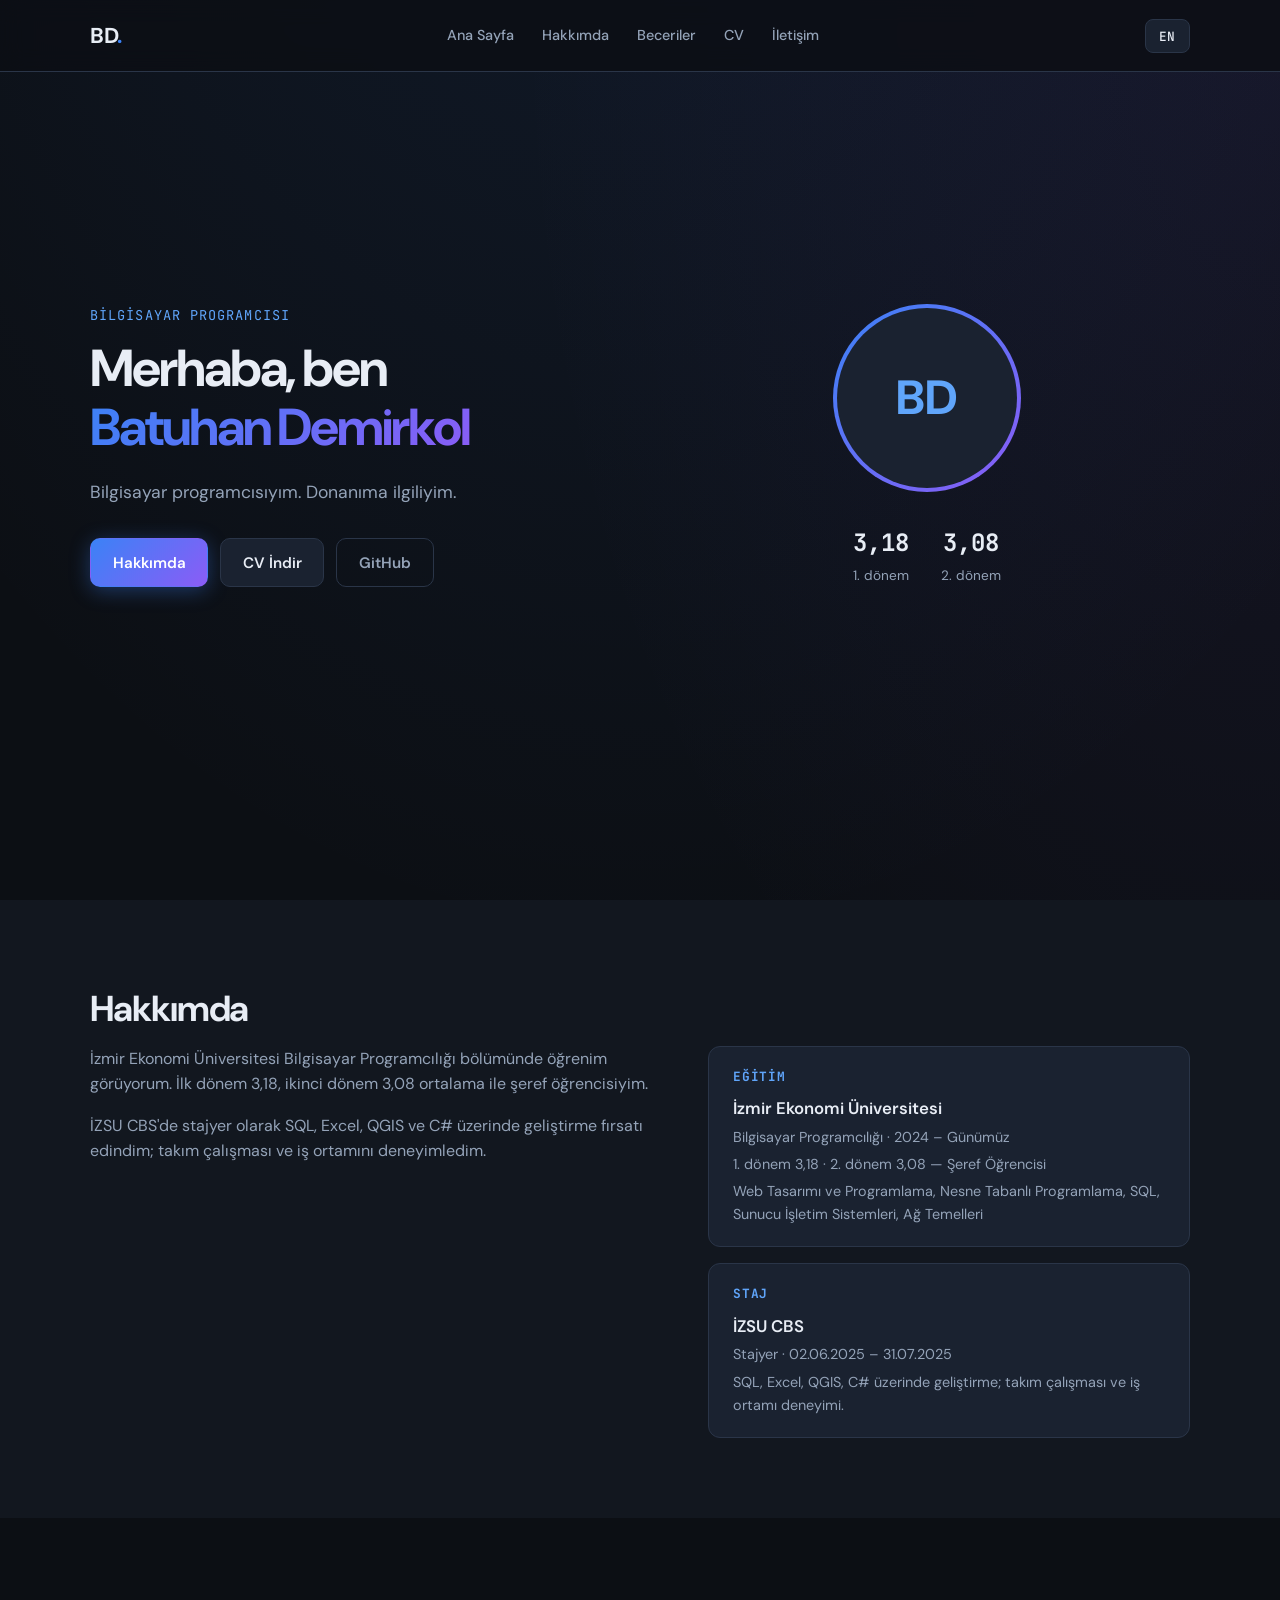
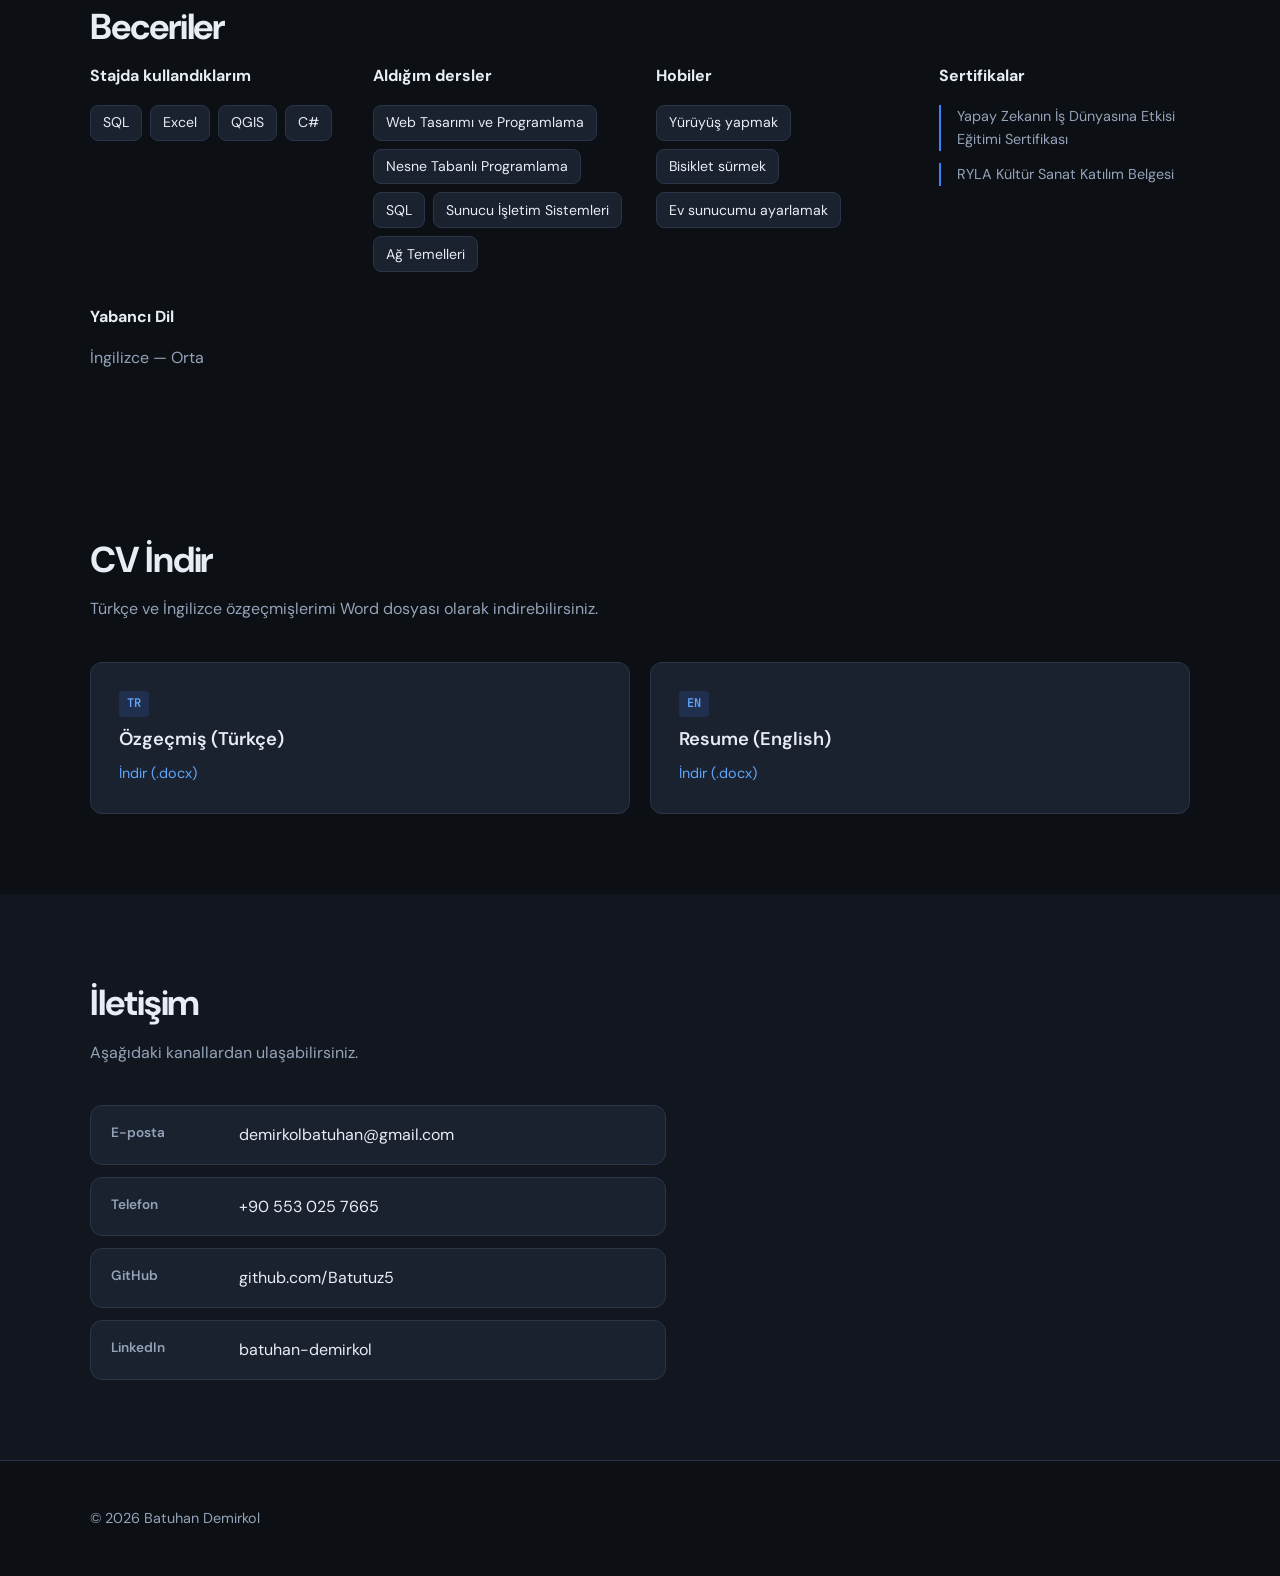
==== index.html @ aa021716 "Add files via upload" ====
<!DOCTYPE html>
<html lang="tr">
<head>
  <meta charset="UTF-8" />
  <meta name="viewport" content="width=device-width, initial-scale=1.0" />
  <meta name="description" content="Batuhan Demirkol — Bilgisayar Programcısı portfolyosu" />
  <title>Batuhan Demirkol | Portfolyo</title>
  <link rel="preconnect" href="https://fonts.googleapis.com" />
  <link rel="preconnect" href="https://fonts.gstatic.com" crossorigin />
  <link href="https://fonts.googleapis.com/css2?family=DM+Sans:ital,opsz,wght@0,9..40,400;0,9..40,500;0,9..40,600;0,9..40,700;1,9..40,400&family=JetBrains+Mono:wght@400;500&display=swap" rel="stylesheet" />
  <link rel="stylesheet" href="css/style.css" />
</head>
<body>
  <a class="skip-link" href="#main" data-i18n="skip">İçeriğe atla</a>

  <header class="site-header">
    <div class="container header-inner">
      <a href="#home" class="logo">BD<span class="logo-dot">.</span></a>
      <nav class="nav" aria-label="Ana menü">
        <button class="nav-toggle" type="button" aria-expanded="false" aria-controls="nav-menu">
          <span class="nav-toggle-bar"></span>
          <span class="sr-only" data-i18n="menu">Menü</span>
        </button>
        <ul id="nav-menu" class="nav-list">
          <li><a href="#home" data-i18n="nav.home">Ana Sayfa</a></li>
          <li><a href="#about" data-i18n="nav.about">Hakkımda</a></li>
          <li><a href="#skills" data-i18n="nav.skills">Beceriler</a></li>
          <li><a href="#cv" data-i18n="nav.cv">CV</a></li>
          <li><a href="#contact" data-i18n="nav.contact">İletişim</a></li>
        </ul>
      </nav>
      <button type="button" class="lang-toggle" id="lang-toggle" aria-label="Dili değiştir">EN</button>
    </div>
  </header>

  <main id="main">
    <section id="home" class="hero section">
      <div class="container hero-grid">
        <div class="hero-content">
          <p class="eyebrow" data-i18n="hero.eyebrow">Bilgisayar Programcısı</p>
          <h1 class="hero-title">
            <span data-i18n="hero.greeting">Merhaba, ben</span><br />
            <span class="gradient-text">Batuhan Demirkol</span>
          </h1>
          <p class="hero-lead" data-i18n="hero.lead">
            İzmir Ekonomi Üniversitesi'nde Bilgisayar Programcılığı öğrencisiyim. Web geliştirme, SQL ve sunucu sistemleri üzerinde çalışıyorum; donanım ve homelab kurulumu ilgi alanım.
          </p>
          <div class="hero-actions">
            <a href="#about" class="btn btn-primary" data-i18n="hero.cta.about">Hakkımda</a>
            <a href="#cv" class="btn btn-outline" data-i18n="hero.cta.cv">CV İndir</a>
            <a href="https://github.com/Batutuz5" class="btn btn-ghost" target="_blank" rel="noopener noreferrer">GitHub</a>
          </div>
        </div>
        <div class="hero-visual" aria-hidden="true">
          <div class="avatar-ring">
            <div class="avatar-placeholder">
              <span>BD</span>
            </div>
          </div>
          <div class="hero-stats">
            <div class="stat">
              <span class="stat-value">3,18</span>
              <span class="stat-label" data-i18n="hero.stat.term1">1. dönem</span>
            </div>
            <div class="stat">
              <span class="stat-value">3,08</span>
              <span class="stat-label" data-i18n="hero.stat.term2">2. dönem</span>
            </div>
          </div>
        </div>
      </div>
    </section>

    <section id="about" class="section section-alt">
      <div class="container">
        <h2 class="section-title" data-i18n="about.title">Hakkımda</h2>
        <div class="about-grid">
          <div class="about-text">
            <p data-i18n="about.p1">
              Web tasarımı, nesne tabanlı programlama, SQL, sunucu işletim sistemleri ve ağ temelleri üzerine eğitim alıyorum. İZSU CBS biriminde staj yaparak SQL, Excel, QGIS ve C# ile saha deneyimi kazandım.
            </p>
            <p data-i18n="about.p2">
              Boş zamanlarımda yürüyüş ve bisiklet yapıyorum; ev sunucusu (homelab) kurarak altyapı ve donanım becerilerimi geliştiriyorum.
            </p>
          </div>
          <div class="about-cards">
            <article class="info-card">
              <h3 data-i18n="about.edu.title">Eğitim</h3>
              <p class="info-card-main">İzmir Ekonomi Üniversitesi</p>
              <p class="info-card-sub" data-i18n="about.edu.detail">Bilgisayar Programcılığı · 2024 – Günümüz</p>
              <p class="info-card-meta" data-i18n="about.edu.honour">1. dönem 3,18 · 2. dönem 3,08 — Şeref Öğrencisi</p>
              <p class="info-card-meta" data-i18n="about.edu.courses">Web Tasarımı ve Programlama, …</p>
            </article>
            <article class="info-card">
              <h3 data-i18n="about.intern.title">Staj</h3>
              <p class="info-card-main">İZSU CBS</p>
              <p class="info-card-sub" data-i18n="about.intern.role">Stajyer · 02.06.2025 – 31.07.2025</p>
              <p class="info-card-meta" data-i18n="about.intern.detail">SQL, Excel, QGIS, C# · takım çalışması</p>
            </article>
          </div>
        </div>
      </div>
    </section>

    <section id="skills" class="section">
      <div class="container">
        <h2 class="section-title" data-i18n="skills.title">Beceriler</h2>
        <div class="skills-layout">
          <div class="skills-group">
            <h3 data-i18n="skills.technical">Teknik</h3>
            <ul class="tag-list" id="skills-technical"></ul>
          </div>
          <div class="skills-group">
            <h3 data-i18n="skills.courses">Aldığım dersler</h3>
            <ul class="tag-list" id="skills-courses"></ul>
          </div>
          <div class="skills-group">
            <h3 data-i18n="skills.hobbies">Hobiler</h3>
            <ul class="tag-list" id="skills-hobbies"></ul>
          </div>
          <div class="skills-group">
            <h3 data-i18n="skills.certs">Sertifikalar</h3>
            <ul class="cert-list" id="skills-certs"></ul>
          </div>
          <div class="skills-group">
            <h3 data-i18n="skills.lang">Yabancı Dil</h3>
            <p class="lang-level" data-i18n="skills.english">İngilizce — Orta</p>
          </div>
        </div>
      </div>
    </section>

    <section id="cv" class="section">
      <div class="container cv-section">
        <h2 class="section-title" data-i18n="cv.title">CV İndir</h2>
        <p class="section-intro" data-i18n="cv.intro">
          Türkçe ve İngilizce özgeçmişlerimi PDF olarak indirebilirsiniz. Her iki dosyada web sitesi ve GitHub bağlantıları yer alır.
        </p>
        <div class="cv-cards">
          <a href="turkce_cv.docx" class="cv-card" target="_blank" rel="noopener">
            <span class="cv-flag" aria-hidden="true">TR</span>
            <span class="cv-name" data-i18n="cv.tr">Özgeçmiş (Türkçe)</span>
            <span class="cv-action" data-i18n="cv.download">İndir (.docx)</span>
          </a>
          <a href="ing_cv.docx" class="cv-card" target="_blank" rel="noopener">
            <span class="cv-flag" aria-hidden="true">EN</span>
            <span class="cv-name" data-i18n="cv.en">Resume (English)</span>
            <span class="cv-action" data-i18n="cv.downloadEn">İndir (.docx)</span>
          </a>
        </div>
      </div>
    </section>

    <section id="contact" class="section section-alt">
      <div class="container">
        <h2 class="section-title" data-i18n="contact.title">İletişim</h2>
        <p class="section-intro" data-i18n="contact.intro">İş birliği, staj veya proje teklifleri için benimle iletişime geçebilirsiniz.</p>
        <ul class="contact-list">
          <li>
            <a href="mailto:demirkolbatuhan@gmail.com">
              <span class="contact-label">E-posta</span>
              <span>demirkolbatuhan@gmail.com</span>
            </a>
          </li>
          <li>
            <a href="tel:+905530257665">
              <span class="contact-label" data-i18n="contact.phone">Telefon</span>
              <span>+90 553 025 7665</span>
            </a>
          </li>
          <li>
            <a href="https://github.com/Batutuz5" target="_blank" rel="noopener noreferrer">
              <span class="contact-label">GitHub</span>
              <span>github.com/Batutuz5</span>
            </a>
          </li>
          <li>
            <a href="https://www.linkedin.com/in/batuhan-demirkol-3ba0b6375/" target="_blank" rel="noopener noreferrer">
              <span class="contact-label">LinkedIn</span>
              <span>batuhan-demirkol</span>
            </a>
          </li>
        </ul>
      </div>
    </section>
  </main>

  <footer class="site-footer">
    <div class="container footer-inner">
      <p>&copy; <span id="year"></span> Batuhan Demirkol</p>
    </div>
  </footer>

  <script src="js/i18n.js"></script>
  <script src="js/main.js"></script>
</body>
</html>
---- css/style.css ----
:root {
  --bg: #0c0f14;
  --bg-alt: #12171f;
  --surface: #1a2230;
  --border: #2a3548;
  --text: #e8edf5;
  --text-muted: #94a3b8;
  --accent: #3b82f6;
  --accent-soft: rgba(59, 130, 246, 0.15);
  --accent-glow: #60a5fa;
  --gradient: linear-gradient(135deg, #3b82f6 0%, #8b5cf6 100%);
  --font: "DM Sans", system-ui, sans-serif;
  --mono: "JetBrains Mono", monospace;
  --radius: 12px;
  --header-h: 72px;
  --max-w: 1100px;
  --transition: 0.2s ease;
}

*,
*::before,
*::after {
  box-sizing: border-box;
}

html {
  scroll-behavior: smooth;
}

body {
  margin: 0;
  font-family: var(--font);
  font-size: 1rem;
  line-height: 1.6;
  color: var(--text);
  background: var(--bg);
  background-image:
    radial-gradient(ellipse 80% 50% at 50% -20%, rgba(59, 130, 246, 0.12), transparent),
    radial-gradient(ellipse 60% 40% at 100% 0%, rgba(139, 92, 246, 0.08), transparent);
}

img {
  max-width: 100%;
  height: auto;
}

a {
  color: var(--accent-glow);
  text-decoration: none;
  transition: color var(--transition);
}

a:hover {
  color: #93c5fd;
}

.container {
  width: min(100% - 2rem, var(--max-w));
  margin-inline: auto;
}

.sr-only {
  position: absolute;
  width: 1px;
  height: 1px;
  padding: 0;
  margin: -1px;
  overflow: hidden;
  clip: rect(0, 0, 0, 0);
  white-space: nowrap;
  border: 0;
}

.skip-link {
  position: absolute;
  top: -100%;
  left: 1rem;
  z-index: 9999;
  padding: 0.5rem 1rem;
  background: var(--accent);
  color: #fff;
  border-radius: var(--radius);
}

.skip-link:focus {
  top: 1rem;
}

/* Header */
.site-header {
  position: fixed;
  top: 0;
  left: 0;
  right: 0;
  z-index: 100;
  height: var(--header-h);
  background: rgba(12, 15, 20, 0.85);
  backdrop-filter: blur(12px);
  border-bottom: 1px solid var(--border);
}

.header-inner {
  display: flex;
  align-items: center;
  justify-content: space-between;
  height: var(--header-h);
  gap: 1rem;
}

.logo {
  font-weight: 700;
  font-size: 1.35rem;
  color: var(--text);
  letter-spacing: -0.02em;
}

.logo-dot {
  color: var(--accent);
}

.nav-list {
  display: flex;
  gap: 0.25rem;
  list-style: none;
  margin: 0;
  padding: 0;
}

.nav-list a {
  display: block;
  padding: 0.5rem 0.75rem;
  color: var(--text-muted);
  font-size: 0.9rem;
  font-weight: 500;
  border-radius: 8px;
}

.nav-list a:hover,
.nav-list a:focus-visible {
  color: var(--text);
  background: var(--accent-soft);
}

.lang-toggle {
  flex-shrink: 0;
  padding: 0.45rem 0.85rem;
  font-family: var(--mono);
  font-size: 0.8rem;
  font-weight: 500;
  color: var(--text);
  background: var(--surface);
  border: 1px solid var(--border);
  border-radius: 8px;
  cursor: pointer;
  transition: background var(--transition), border-color var(--transition);
}

.lang-toggle:hover {
  border-color: var(--accent);
  background: var(--accent-soft);
}

.nav-toggle {
  display: none;
  width: 44px;
  height: 44px;
  padding: 0;
  background: var(--surface);
  border: 1px solid var(--border);
  border-radius: 8px;
  cursor: pointer;
}

.nav-toggle-bar,
.nav-toggle-bar::before,
.nav-toggle-bar::after {
  display: block;
  width: 20px;
  height: 2px;
  margin: 0 auto;
  background: var(--text);
  border-radius: 1px;
  transition: transform var(--transition);
}

.nav-toggle-bar::before,
.nav-toggle-bar::after {
  content: "";
  margin-top: 5px;
}

.nav-toggle-bar::after {
  margin-top: 5px;
}

/* Sections */
.section {
  padding: 5rem 0;
}

.section-alt {
  background: var(--bg-alt);
}

.section-title {
  margin: 0 0 0.5rem;
  font-size: clamp(1.75rem, 4vw, 2.25rem);
  font-weight: 700;
  letter-spacing: -0.03em;
}

.section-intro {
  margin: 0 0 2.5rem;
  max-width: 42rem;
  color: var(--text-muted);
}

/* Hero */
.hero {
  min-height: 100vh;
  display: flex;
  align-items: center;
  padding-top: var(--header-h);
}

.hero-grid {
  display: grid;
  grid-template-columns: 1fr 1fr;
  gap: 3rem;
  align-items: center;
}

.eyebrow {
  margin: 0 0 0.75rem;
  font-family: var(--mono);
  font-size: 0.85rem;
  color: var(--accent-glow);
  text-transform: uppercase;
  letter-spacing: 0.08em;
}

.hero-title {
  margin: 0 0 1.25rem;
  font-size: clamp(2.25rem, 5vw, 3.25rem);
  font-weight: 700;
  line-height: 1.15;
  letter-spacing: -0.04em;
}

.gradient-text {
  background: var(--gradient);
  -webkit-background-clip: text;
  background-clip: text;
  color: transparent;
}

.hero-lead {
  margin: 0 0 2rem;
  font-size: 1.1rem;
  color: var(--text-muted);
  max-width: 32rem;
}

.hero-actions {
  display: flex;
  flex-wrap: wrap;
  gap: 0.75rem;
}

.btn {
  display: inline-flex;
  align-items: center;
  justify-content: center;
  padding: 0.7rem 1.35rem;
  font-size: 0.95rem;
  font-weight: 600;
  border-radius: 10px;
  border: 1px solid transparent;
  transition: transform var(--transition), box-shadow var(--transition), background var(--transition);
}

.btn:hover {
  transform: translateY(-1px);
}

.btn-primary {
  color: #fff;
  background: var(--gradient);
  box-shadow: 0 4px 20px rgba(59, 130, 246, 0.35);
}

.btn-outline {
  color: var(--text);
  border-color: var(--border);
  background: var(--surface);
}

.btn-outline:hover {
  border-color: var(--accent);
}

.btn-ghost {
  color: var(--text-muted);
  background: transparent;
  border-color: var(--border);
}

.hero-visual {
  display: flex;
  flex-direction: column;
  align-items: center;
  gap: 2rem;
}

.avatar-ring {
  padding: 4px;
  border-radius: 50%;
  background: var(--gradient);
}

.avatar-placeholder {
  width: 180px;
  height: 180px;
  display: flex;
  align-items: center;
  justify-content: center;
  border-radius: 50%;
  background: var(--surface);
  font-size: 3rem;
  font-weight: 700;
  color: var(--accent-glow);
}

.hero-stats {
  display: flex;
  gap: 2rem;
}

.stat {
  text-align: center;
}

.stat-value {
  display: block;
  font-size: 1.5rem;
  font-weight: 700;
  font-family: var(--mono);
}

.stat-label {
  font-size: 0.85rem;
  color: var(--text-muted);
}

/* About */
.about-grid {
  display: grid;
  grid-template-columns: 1.2fr 1fr;
  gap: 2.5rem;
  align-items: start;
}

.about-text p {
  margin: 0 0 1rem;
  color: var(--text-muted);
}

.about-cards {
  display: flex;
  flex-direction: column;
  gap: 1rem;
}

.info-card {
  padding: 1.25rem 1.5rem;
  background: var(--surface);
  border: 1px solid var(--border);
  border-radius: var(--radius);
}

.info-card h3 {
  margin: 0 0 0.5rem;
  font-size: 0.8rem;
  font-family: var(--mono);
  text-transform: uppercase;
  letter-spacing: 0.06em;
  color: var(--accent-glow);
}

.info-card-main {
  margin: 0;
  font-weight: 600;
  font-size: 1.05rem;
}

.info-card-sub,
.info-card-meta {
  margin: 0.25rem 0 0;
  font-size: 0.9rem;
  color: var(--text-muted);
}

/* Projects */
.project-grid {
  display: grid;
  grid-template-columns: repeat(auto-fill, minmax(300px, 1fr));
  gap: 1.25rem;
}

.project-card {
  display: flex;
  flex-direction: column;
  padding: 1.5rem;
  background: var(--surface);
  border: 1px solid var(--border);
  border-radius: var(--radius);
  transition: border-color var(--transition), transform var(--transition);
}

.project-card:hover {
  border-color: var(--accent);
  transform: translateY(-2px);
}

.project-card h3 {
  margin: 0 0 0.5rem;
  font-size: 1.15rem;
}

.project-card p {
  margin: 0 0 1rem;
  flex: 1;
  font-size: 0.95rem;
  color: var(--text-muted);
}

.project-tags {
  display: flex;
  flex-wrap: wrap;
  gap: 0.4rem;
  margin-bottom: 1rem;
}

.project-tags span {
  padding: 0.2rem 0.55rem;
  font-family: var(--mono);
  font-size: 0.72rem;
  color: var(--accent-glow);
  background: var(--accent-soft);
  border-radius: 6px;
}

.project-link {
  display: inline-flex;
  align-items: center;
  gap: 0.35rem;
  font-weight: 600;
  font-size: 0.9rem;
}

.projects-empty {
  margin: 0 0 1rem;
  max-width: 36rem;
  color: var(--text-muted);
}

.projects-github-link {
  display: inline-flex;
}

.tag-empty {
  color: var(--text-muted);
  border-style: dashed;
}

/* Skills */
.skills-layout {
  display: grid;
  grid-template-columns: repeat(auto-fit, minmax(220px, 1fr));
  gap: 2rem;
}

.skills-group h3 {
  margin: 0 0 1rem;
  font-size: 1rem;
  color: var(--text);
}

.tag-list {
  display: flex;
  flex-wrap: wrap;
  gap: 0.5rem;
  list-style: none;
  margin: 0;
  padding: 0;
}

.tag-list li {
  padding: 0.35rem 0.75rem;
  font-size: 0.88rem;
  background: var(--surface);
  border: 1px solid var(--border);
  border-radius: 8px;
}

.cert-list {
  margin: 0;
  padding: 0;
  list-style: none;
}

.cert-list li {
  margin-bottom: 0.75rem;
  padding-left: 1rem;
  border-left: 2px solid var(--accent);
  font-size: 0.9rem;
  color: var(--text-muted);
}

.lang-level {
  margin: 0;
  font-size: 1rem;
  color: var(--text-muted);
}

/* CV */
.cv-cards {
  display: grid;
  grid-template-columns: repeat(auto-fit, minmax(260px, 1fr));
  gap: 1.25rem;
}

.cv-card {
  display: flex;
  flex-direction: column;
  align-items: flex-start;
  gap: 0.5rem;
  padding: 1.75rem;
  background: var(--surface);
  border: 1px solid var(--border);
  border-radius: var(--radius);
  color: var(--text);
  transition: border-color var(--transition), box-shadow var(--transition);
}

.cv-card:hover {
  border-color: var(--accent);
  box-shadow: 0 8px 30px rgba(59, 130, 246, 0.15);
  color: var(--text);
}

.cv-flag {
  font-family: var(--mono);
  font-size: 0.75rem;
  font-weight: 600;
  color: var(--accent-glow);
  padding: 0.2rem 0.5rem;
  background: var(--accent-soft);
  border-radius: 4px;
}

.cv-name {
  font-size: 1.15rem;
  font-weight: 600;
}

.cv-action {
  font-size: 0.9rem;
  color: var(--accent-glow);
}

.cv-hint {
  margin: 1.25rem 0 0;
  max-width: 40rem;
  font-size: 0.88rem;
  color: var(--text-muted);
}

/* Contact */
.contact-list {
  list-style: none;
  margin: 0;
  padding: 0;
  display: grid;
  gap: 0.75rem;
  max-width: 36rem;
}

.contact-list a {
  display: grid;
  grid-template-columns: 7rem 1fr;
  gap: 1rem;
  padding: 1rem 1.25rem;
  background: var(--surface);
  border: 1px solid var(--border);
  border-radius: var(--radius);
  color: var(--text);
}

.contact-list a:hover {
  border-color: var(--accent);
}

.contact-label {
  font-size: 0.85rem;
  font-weight: 600;
  color: var(--text-muted);
}

/* Footer */
.site-footer {
  padding: 2rem 0;
  border-top: 1px solid var(--border);
}

.footer-inner {
  display: flex;
  flex-wrap: wrap;
  justify-content: space-between;
  gap: 0.5rem;
  font-size: 0.9rem;
  color: var(--text-muted);
}

.footer-note {
  margin: 0;
}

/* Mobile */
@media (max-width: 900px) {
  .hero-grid,
  .about-grid {
    grid-template-columns: 1fr;
  }

  .hero-visual {
    order: -1;
  }

  .avatar-placeholder {
    width: 120px;
    height: 120px;
    font-size: 2rem;
  }
}

@media (max-width: 768px) {
  .nav-toggle {
    display: flex;
    align-items: center;
    justify-content: center;
  }

  .nav-list {
    position: fixed;
    top: var(--header-h);
    left: 0;
    right: 0;
    flex-direction: column;
    padding: 1rem;
    background: var(--bg-alt);
    border-bottom: 1px solid var(--border);
    transform: translateY(-120%);
    opacity: 0;
    pointer-events: none;
    transition: transform var(--transition), opacity var(--transition);
  }

  .nav-list.is-open {
    transform: translateY(0);
    opacity: 1;
    pointer-events: auto;
  }

  .contact-list a {
    grid-template-columns: 1fr;
    gap: 0.25rem;
  }
}
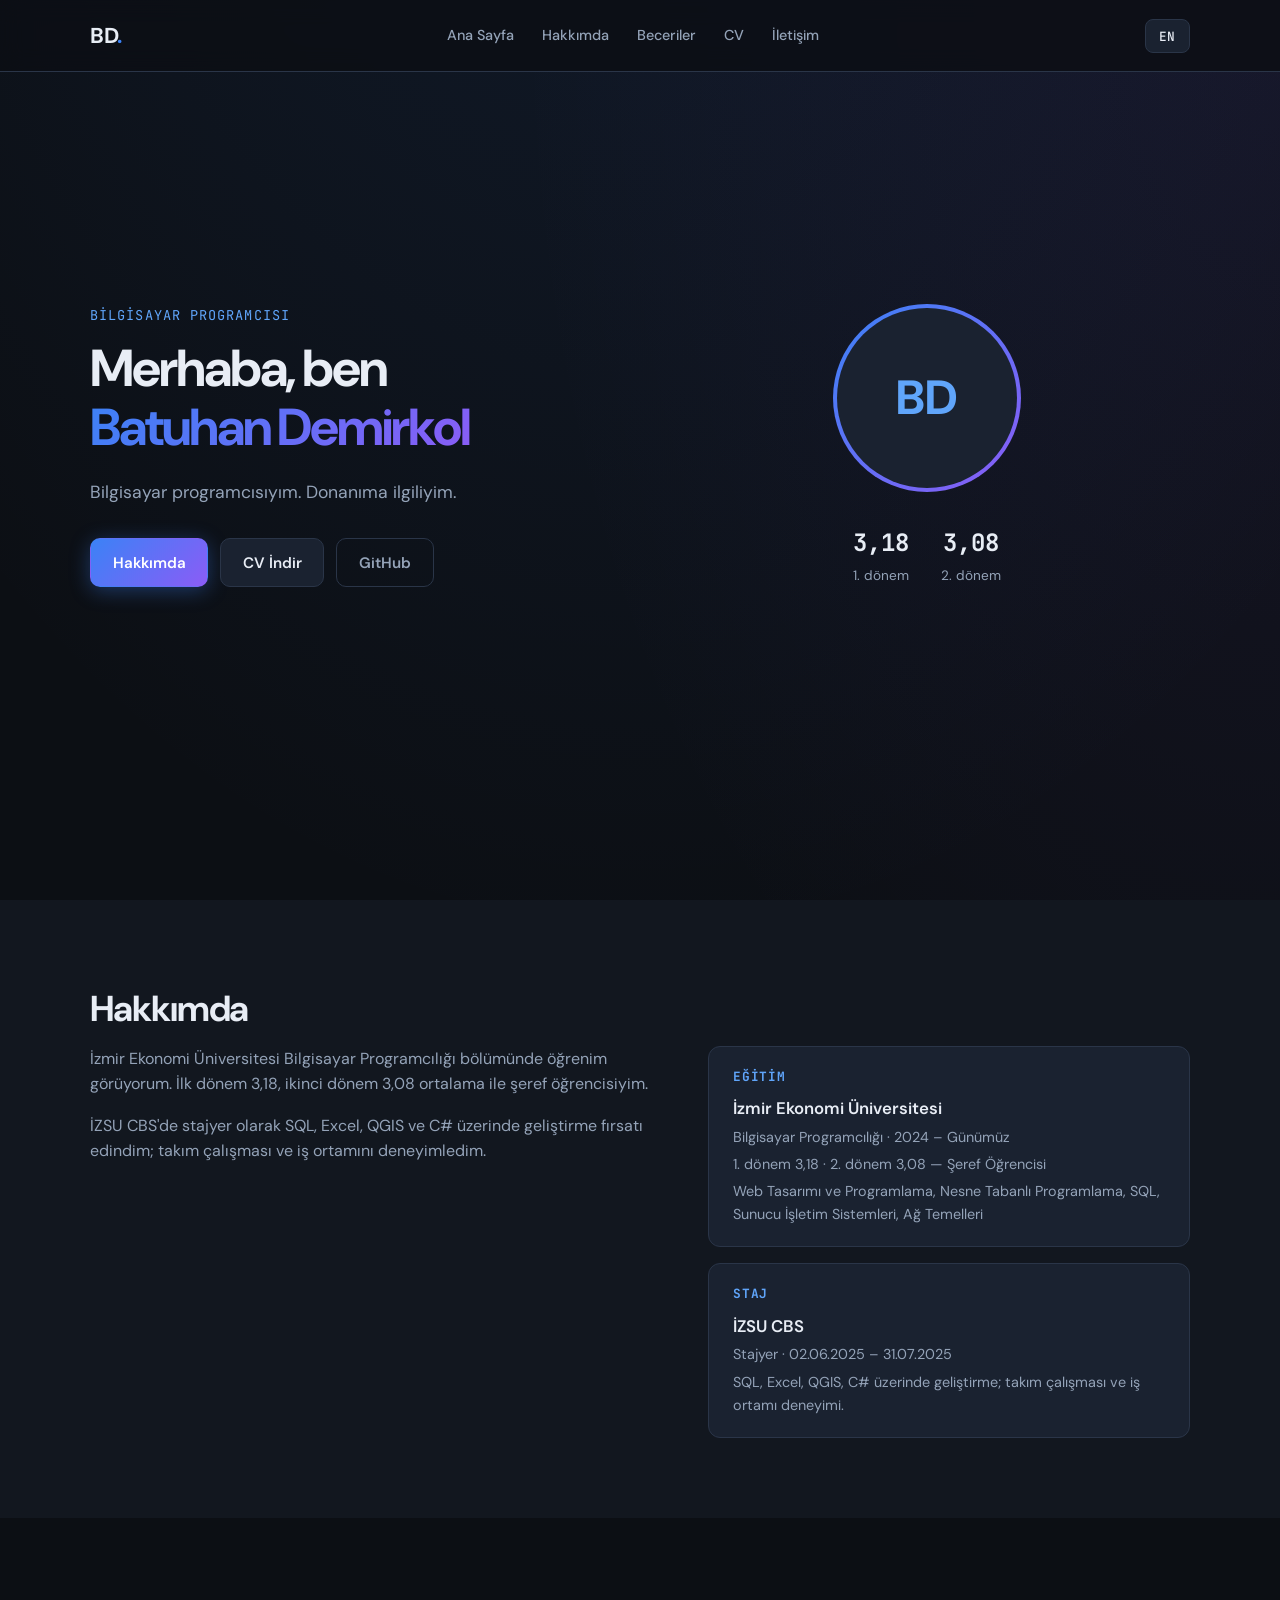
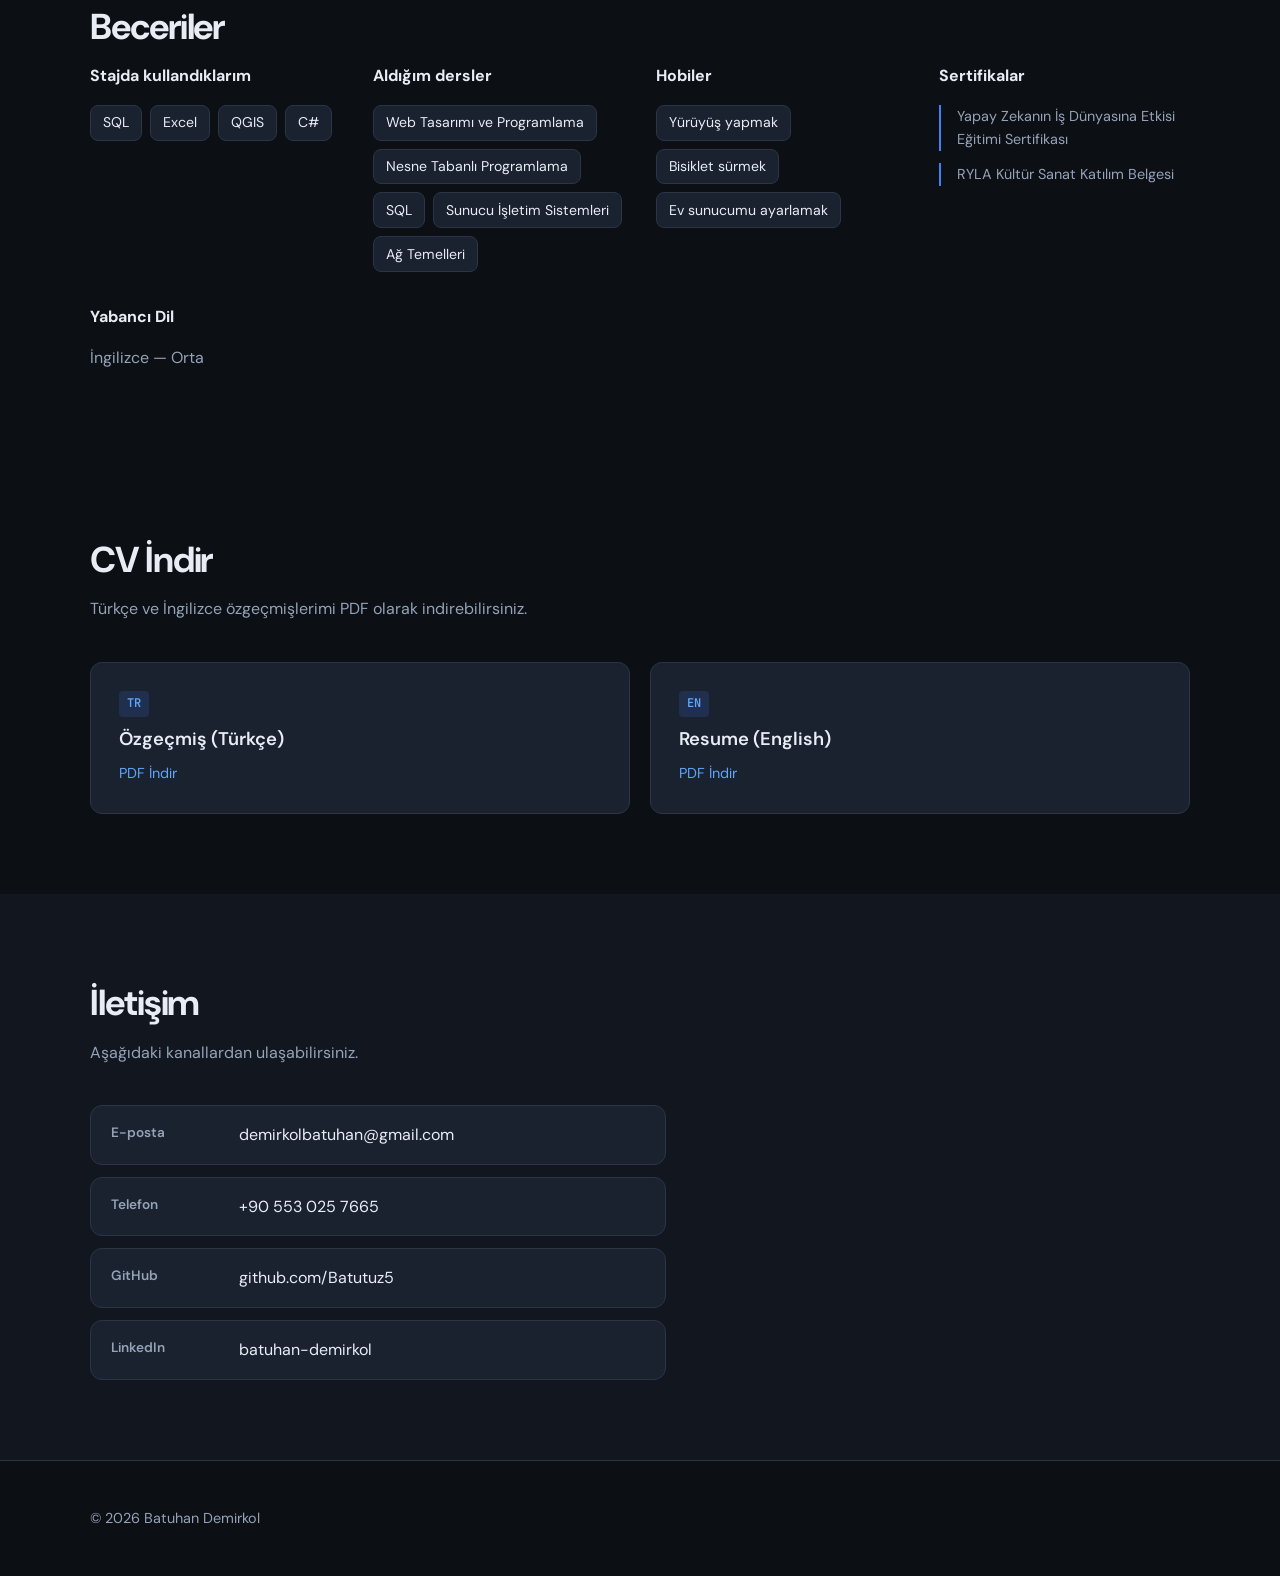
==== commit e08e7cb7: "Add files via upload" ====
--- a/index.html
+++ b/index.html
@@ -134,18 +134,18 @@
       <div class="container cv-section">
         <h2 class="section-title" data-i18n="cv.title">CV İndir</h2>
         <p class="section-intro" data-i18n="cv.intro">
-          Türkçe ve İngilizce özgeçmişlerimi PDF olarak indirebilirsiniz. Her iki dosyada web sitesi ve GitHub bağlantıları yer alır.
+          Türkçe ve İngilizce özgeçmişlerimi PDF olarak indirebilirsiniz.
         </p>
         <div class="cv-cards">
-          <a href="turkce_cv.docx" class="cv-card" target="_blank" rel="noopener">
+          <a href="turkce_cv.pdf" class="cv-card" target="_blank" rel="noopener">
             <span class="cv-flag" aria-hidden="true">TR</span>
             <span class="cv-name" data-i18n="cv.tr">Özgeçmiş (Türkçe)</span>
-            <span class="cv-action" data-i18n="cv.download">İndir (.docx)</span>
+            <span class="cv-action" data-i18n="cv.download">PDF İndir</span>
           </a>
-          <a href="ing_cv.docx" class="cv-card" target="_blank" rel="noopener">
+          <a href="ing_cv.pdf" class="cv-card" target="_blank" rel="noopener">
             <span class="cv-flag" aria-hidden="true">EN</span>
             <span class="cv-name" data-i18n="cv.en">Resume (English)</span>
-            <span class="cv-action" data-i18n="cv.downloadEn">İndir (.docx)</span>
+            <span class="cv-action" data-i18n="cv.downloadEn">Download PDF</span>
           </a>
         </div>
       </div>
